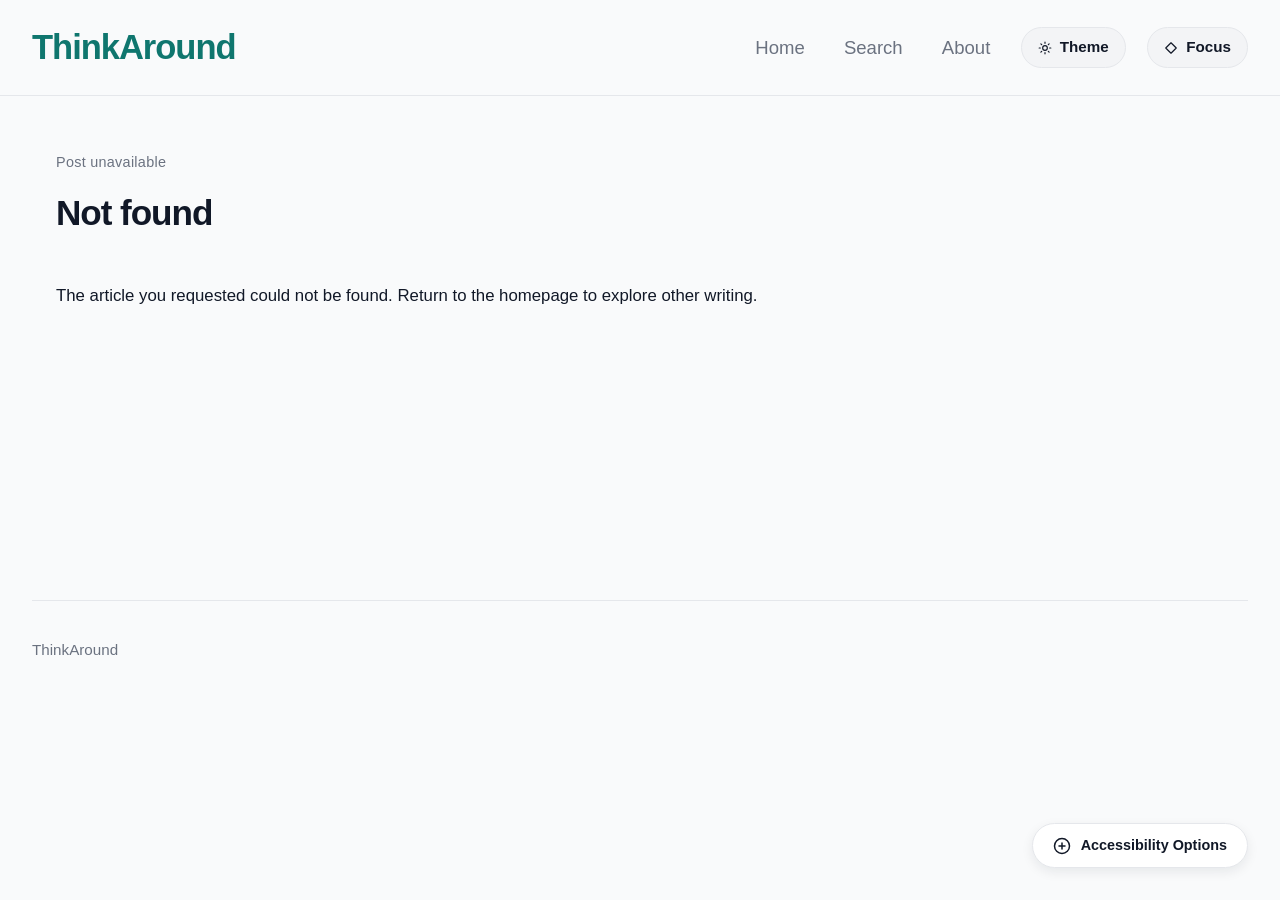
==== share/rethinking-focus-apps-awareness-based-approach.html @ e2aa5595 "Add files via upload" ====
<!DOCTYPE html>
<html lang="en">
<head>
  <meta charset="UTF-8">
  <title>Rethinking Focus Apps: An Awareness-Based Approach Instead of Blocking - ThinkAround</title>
  
  <!-- Open Graph / Social Media Meta Tags -->
  <meta property="og:type" content="article" />
  <meta property="og:title" content="Rethinking Focus Apps: An Awareness-Based Approach Instead of Blocking" />
  <meta property="og:description" content="Most focus tools rely on blocking distractions, but this approach often fails to address the root cause. This article explores an awareness-based system that helps users recognize attention shifts and make intentional decisions instead of enforcing restrictions." />
  <meta property="og:image" content="https://sdishtiyaqahmed.github.io/Portfolio-Website/images/cover/rethinking-focus-apps-awareness-based-approach.webp" />
  <meta property="og:url" content="https://sdishtiyaqahmed.github.io/Portfolio-Website/share/rethinking-focus-apps-awareness-based-approach.html" />
  
  <!-- Twitter Card -->
  <meta name="twitter:card" content="summary_large_image">
  <meta name="twitter:title" content="Rethinking Focus Apps: An Awareness-Based Approach Instead of Blocking">
  <meta name="twitter:description" content="Most focus tools rely on blocking distractions, but this approach often fails to address the root cause. This article explores an awareness-based system that helps users recognize attention shifts and make intentional decisions instead of enforcing restrictions.">
  <meta name="twitter:image" content="https://sdishtiyaqahmed.github.io/Portfolio-Website/images/cover/rethinking-focus-apps-awareness-based-approach.webp">

  <!-- Instant Redirect to the SPA -->
  <meta http-equiv="refresh" content="0;url=../index.html#/post/rethinking-focus-apps-awareness-based-approach">
  <script>
    window.location.replace("../index.html#/post/rethinking-focus-apps-awareness-based-approach");
  </script>
</head>
<body>
  <p>Redirecting to article: <a href="../index.html#/post/rethinking-focus-apps-awareness-based-approach">Rethinking Focus Apps: An Awareness-Based Approach Instead of Blocking</a>...</p>
</body>
</html>
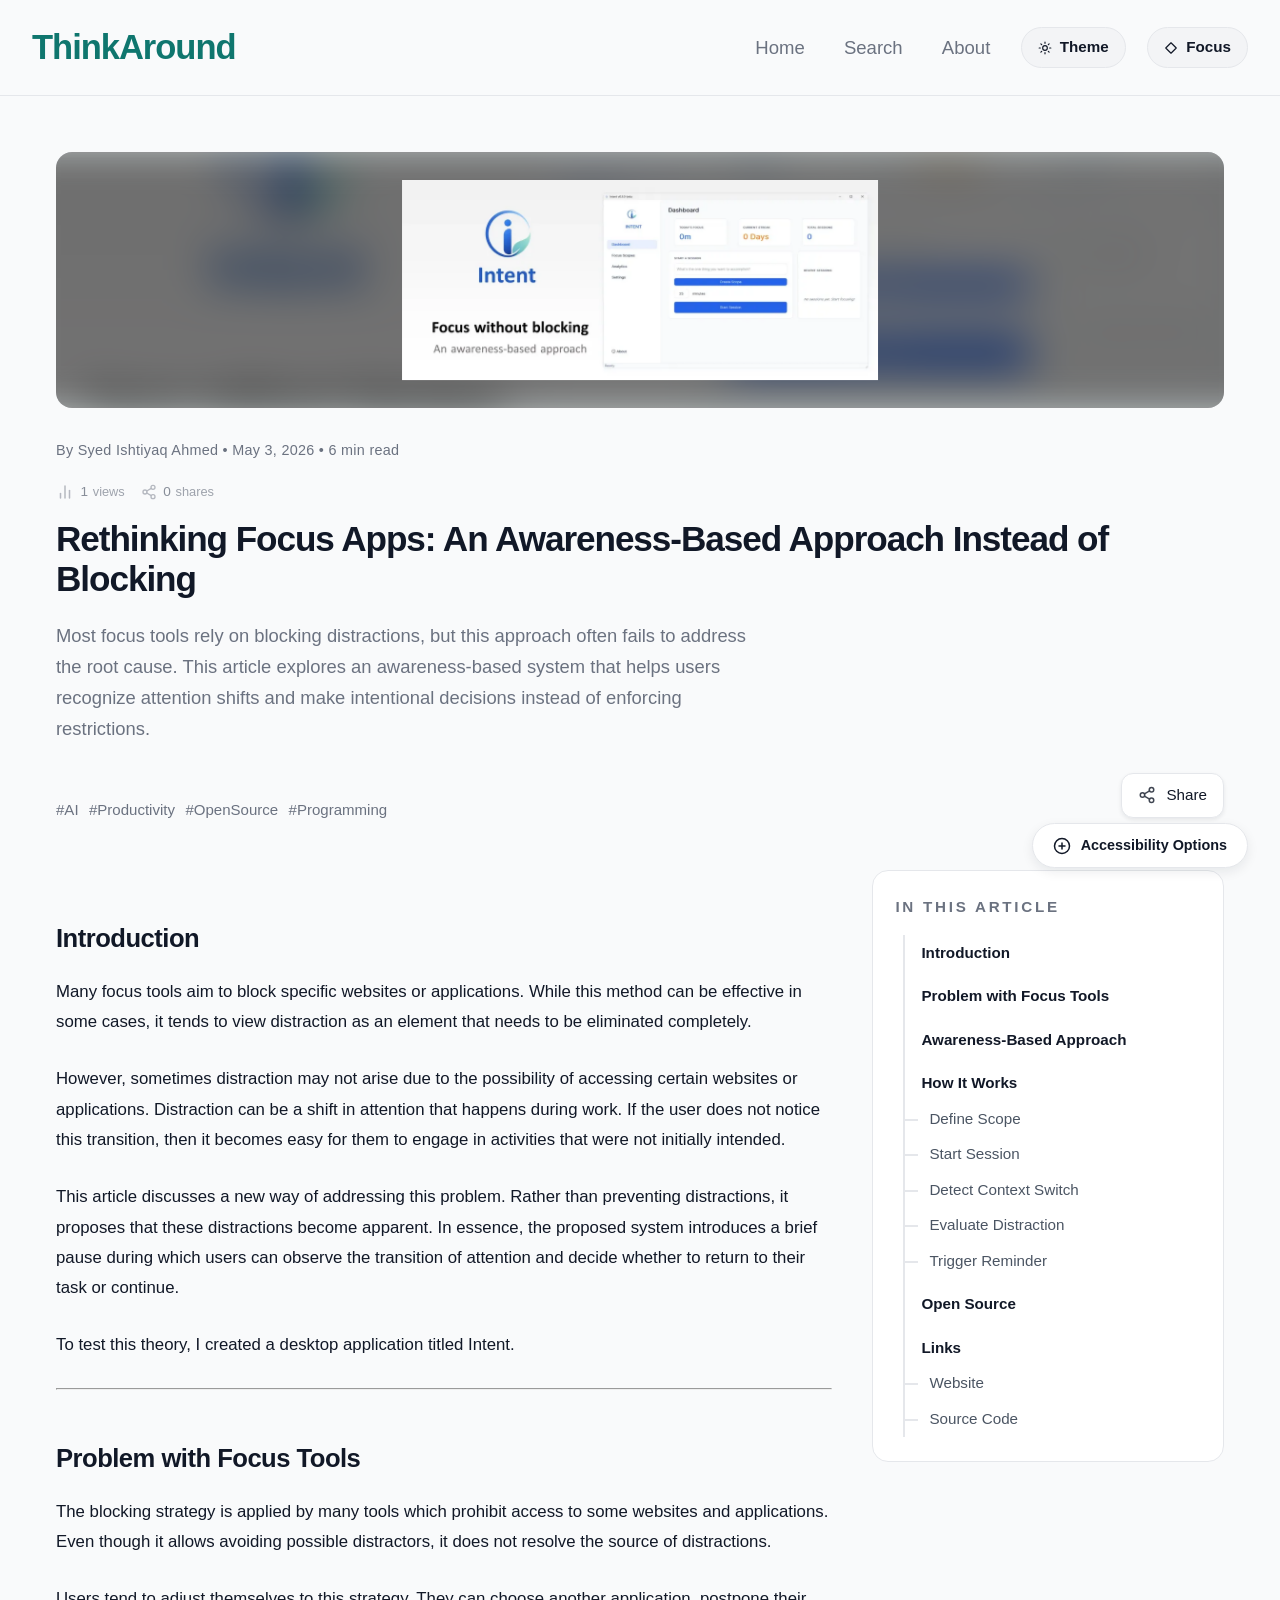
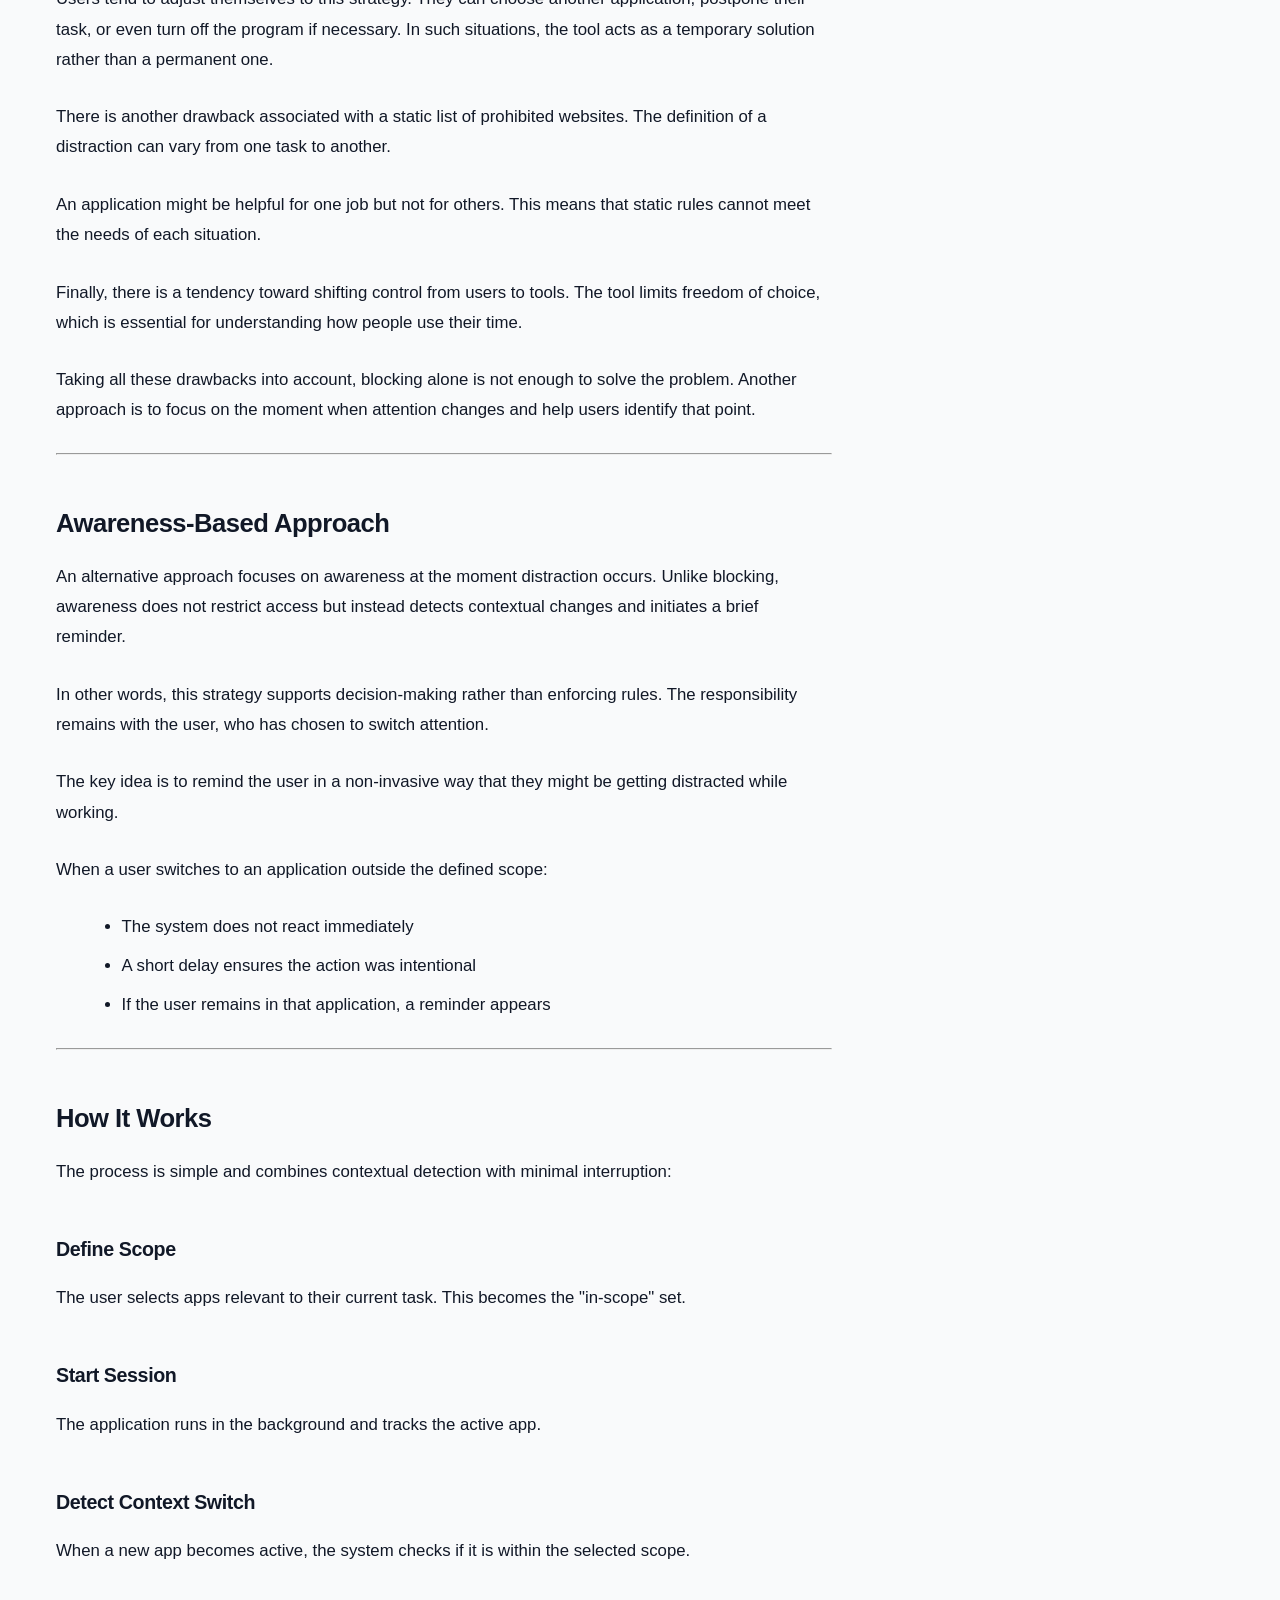
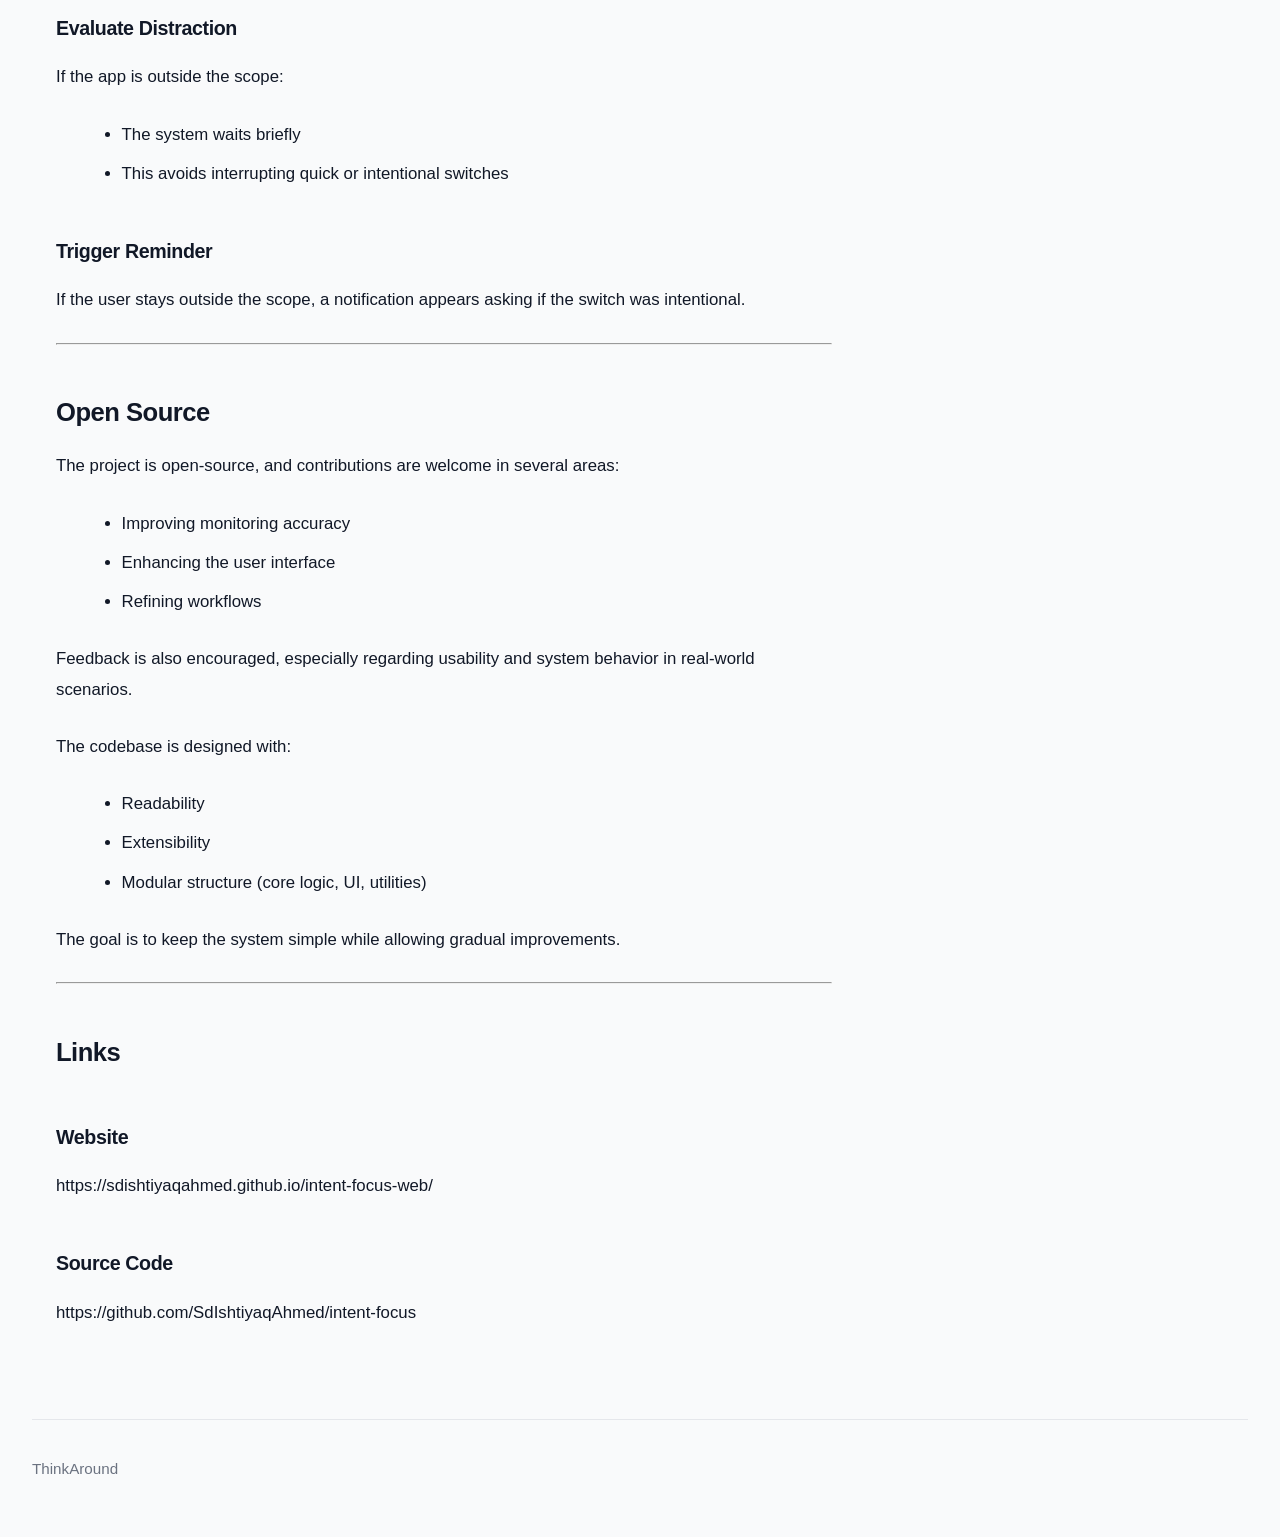
==== commit 914ba80b: "Add files via upload" ====
--- a/share/rethinking-focus-apps-awareness-based-approach.html
+++ b/share/rethinking-focus-apps-awareness-based-approach.html
@@ -8,22 +8,22 @@
   <meta property="og:type" content="article" />
   <meta property="og:title" content="Rethinking Focus Apps: An Awareness-Based Approach Instead of Blocking" />
   <meta property="og:description" content="Most focus tools rely on blocking distractions, but this approach often fails to address the root cause. This article explores an awareness-based system that helps users recognize attention shifts and make intentional decisions instead of enforcing restrictions." />
-  <meta property="og:image" content="https://sdishtiyaqahmed.github.io/Portfolio-Website/images/cover/rethinking-focus-apps-awareness-based-approach.webp" />
-  <meta property="og:url" content="https://sdishtiyaqahmed.github.io/Portfolio-Website/share/rethinking-focus-apps-awareness-based-approach.html" />
+  <meta property="og:image" content="https://sdishtiyaqahmed.github.io/thinkaround-blog/images/cover/rethinking-focus-apps-awareness-based-approach.webp" />
+  <meta property="og:url" content="https://sdishtiyaqahmed.github.io/thinkaround-blog/share/rethinking-focus-apps-awareness-based-approach.html" />
   
   <!-- Twitter Card -->
   <meta name="twitter:card" content="summary_large_image">
   <meta name="twitter:title" content="Rethinking Focus Apps: An Awareness-Based Approach Instead of Blocking">
   <meta name="twitter:description" content="Most focus tools rely on blocking distractions, but this approach often fails to address the root cause. This article explores an awareness-based system that helps users recognize attention shifts and make intentional decisions instead of enforcing restrictions.">
-  <meta name="twitter:image" content="https://sdishtiyaqahmed.github.io/Portfolio-Website/images/cover/rethinking-focus-apps-awareness-based-approach.webp">
+  <meta name="twitter:image" content="https://sdishtiyaqahmed.github.io/thinkaround-blog/images/cover/rethinking-focus-apps-awareness-based-approach.webp">
 
   <!-- Instant Redirect to the SPA -->
-  <meta http-equiv="refresh" content="0;url=../index.html#/post/rethinking-focus-apps-awareness-based-approach">
+  <meta http-equiv="refresh" content="0;url=https://sdishtiyaqahmed.github.io/thinkaround-blog/post.html#/post/rethinking-focus-apps-awareness-based-approach">
   <script>
-    window.location.replace("../index.html#/post/rethinking-focus-apps-awareness-based-approach");
+    window.location.replace("https://sdishtiyaqahmed.github.io/thinkaround-blog/post.html#/post/rethinking-focus-apps-awareness-based-approach");
   </script>
 </head>
 <body>
-  <p>Redirecting to article: <a href="../index.html#/post/rethinking-focus-apps-awareness-based-approach">Rethinking Focus Apps: An Awareness-Based Approach Instead of Blocking</a>...</p>
+  <p>Redirecting to article: <a href="https://sdishtiyaqahmed.github.io/thinkaround-blog/post.html#/post/rethinking-focus-apps-awareness-based-approach">Rethinking Focus Apps: An Awareness-Based Approach Instead of Blocking</a>...</p>
 </body>
 </html>
